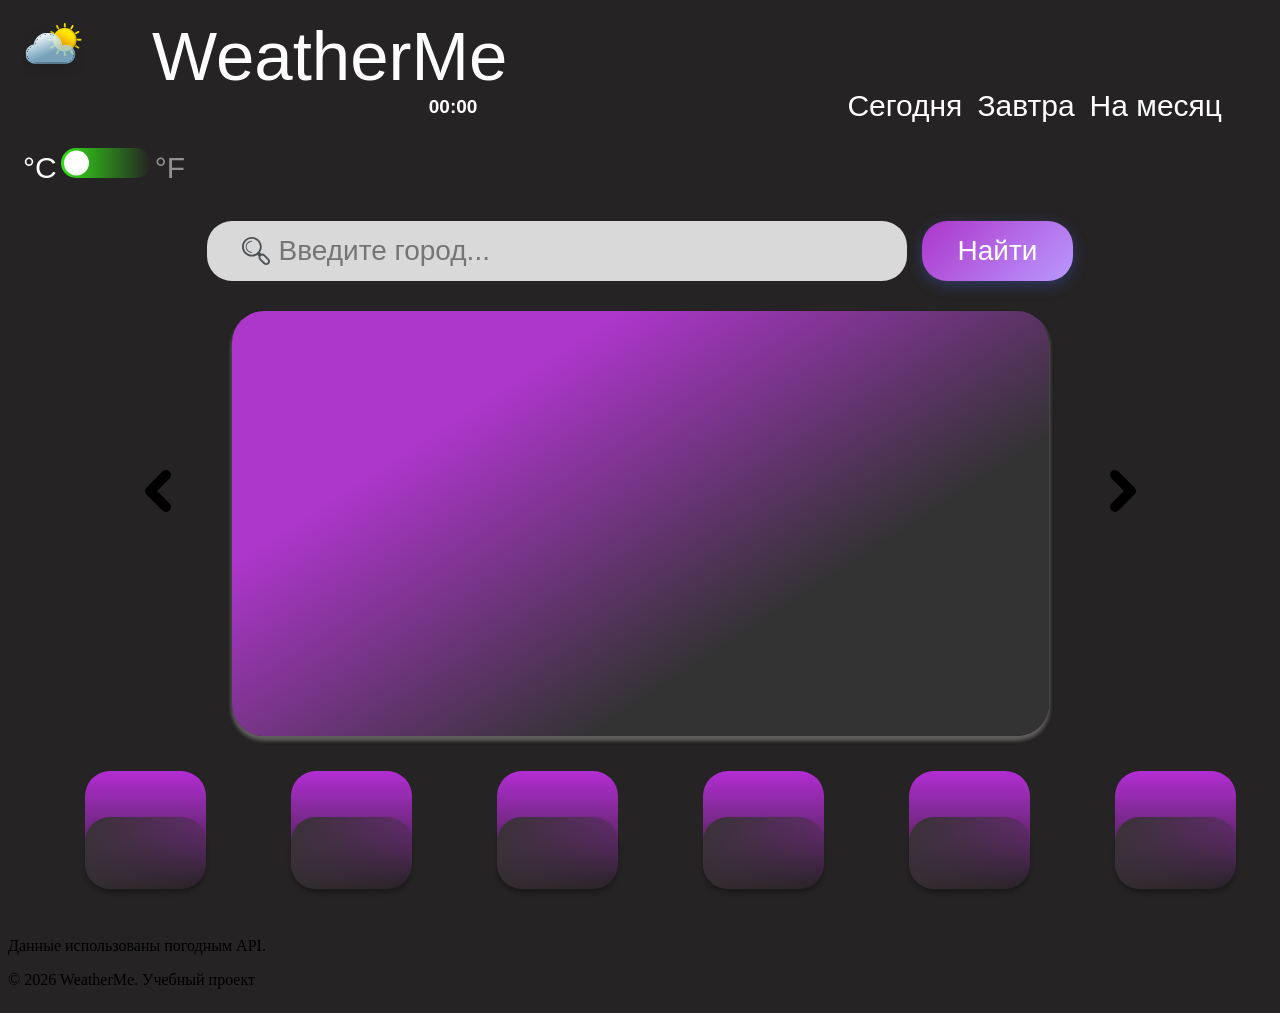
==== index.html @ d55df70e "layout is ready" ====
<!DOCTYPE html>
<html lang="ru">
  <head>
    <meta charset="UTF-8" />
    <meta name="viewport" content="width=device-width, initial-scale=1.0" />
    <title>YeaWeather</title>
    <link rel="stylesheet" href="style.css" />
  </head>
  <body>
    <header class="header">
      <nav class="header__nav">
        <!-- левая часть -->
        <div class="header__nav-left">
          <a
            href="/"
            class="header__logo"
            aria-label="WeatherMe - Главная страница"
          >
            <img
              src="/assets/images/cloud_logo.svg"
              alt="WeatherMe - Прогноз погоды"
              width="65"
              class="header__logo-icon"
            />
            <span class="header__logo-text"> WeatherMe </span>
          </a>
          <div id="clock">00:00</div>
          <!-- переключатель -->
          <div class="header__switch">
            <span class="header__switch-label header__switch-c">°C</span>
            <div class="header__switch-toggle"></div>
            <span class="header__switch-label header__switch-f">°F</span>
          </div>
        </div>
        <!-- правая часть -->
        <div class="header__nav-right">
          <ul class="header__menu">
            <li class="header__menu-item">Сегодня</li>
            <li class="header__menu-item">Завтра</li>
            <li class="header__menu-item">На месяц</li>
          </ul>
        </div>
      </nav>
    </header>
    <main>
      <!-- форма поиска -->
      <div class="search">
        <form action="/search" method="GET">
          <input
            type="search"
            class="search__input"
            placeholder="Введите город..."
          />
        </form>
        <button type="submit" class="search__button">Найти</button>
      </div>

      <!-- слайдер карточки городов -->
      <section class="slider">
        <button class="slider__btn back">
          <svg
            width="26"
            height="42"
            viewBox="0 0 26 42"
            fill="none"
            xmlns="http://www.w3.org/2000/svg"
          >
            <path
              d="M21 5L5 21L21 37"
              stroke="black"
              stroke-width="10"
              stroke-linecap="round"
              stroke-linejoin="round"
            />
          </svg>
        </button>

        <ul class="slider__list">
          <li class="slider__item"></li>
        </ul>

        <button class="slider__btn next">
          <svg
            width="26"
            height="42"
            viewBox="0 0 26 42"
            fill="none"
            xmlns="http://www.w3.org/2000/svg"
          >
            <path
              d="M5 37L21 21L5 5"
              stroke="black"
              stroke-width="10"
              stroke-linecap="round"
              stroke-linejoin="round"
            />
          </svg>
        </button>
      </section>

      <!-- погода по часам -->
      <div class="weather-hour">
        <!-- шесть карточек -->
        <ul class="weather-hour__list">
          <li class="weather-hour__list-card">
            <div class="weather__card-bottom"></div>
          </li>
          <li class="weather-hour__list-card">
            <div class="weather__card-bottom"></div>
          </li>
          <li class="weather-hour__list-card">
            <div class="weather__card-bottom"></div>
          </li>
          <li class="weather-hour__list-card">
            <div class="weather__card-bottom"></div>
          </li>
          <li class="weather-hour__list-card">
            <div class="weather__card-bottom"></div>
          </li>
          <li class="weather-hour__list-card">
            <div class="weather__card-bottom"></div>
          </li>
        </ul>
      </div>
    </main>
    <footer class="footer">
      <div class="footer__container">
        <p class="footer__description">Данные использованы погодным API.</p>
        <div class="footer__copy">© 2026 WeatherMe. Учебный проект</div>
      </div>
    </footer>

    <script src="/script.js"></script>
  </body>
</html>
---- style.css ----
@font-face {
  font-family: "Montserrat", sans-serif;
  src: url(/assets/fonts/static/Montserrat-Regular.ttf);
}
@font-face {
  src: url(/assets/fonts/static/Montserrat-Italic.ttf);
  font-family: "Montserrat", sans-serif;
  font-style: italic;
}
@font-face {
  src: url(/assets/fonts/static/Montserrat-Bold.ttf);
  font-family: "Montserrat", sans-serif;
  font-weight: bold;
}

@font-face {
  font-family: "Montserrat", sans-serif;
  src: url(/assets/fonts/static/Montserrat-BoldItalic.ttf);
}
body {
  display: grid;
  grid-template-rows: auto auto 1fr auto;
  gap: 16px;
  min-height: 100vh;
  background-color: #252323;
}
.header__nav {
  display: flex;
  align-items: center;
  flex-direction: row;
  justify-content: space-between;
}
.header__nav-left {
  display: flex;
  flex-direction: column;
}
.header__logo {
  text-decoration: none;
}
.header__logo-icon {
  margin: 15px 0 0 15px;
}
.header__logo-text {
  margin: 0 60px;
  font-size: 69px;
  font-weight: 400;
  font-family: "Montserrat", sans-serif;
  text-decoration: none;
  color: #fff;
  align-self: center;
}
#clock {
  font-weight: 600;
  font-size: 19px;
  font-family: "Montserrat", sans-serif;
  color: #fff;
  align-self: flex-end;
  margin-bottom: 30px;
  margin-right: 90px;
}
.header__switch {
  margin-bottom: 20px;
  margin-left: 15px;
}
.header__switch-toggle {
  display: inline-block;
  width: 90px;
  height: 30px;
  border-radius: 22px;
  background: linear-gradient(90deg, #33e017 0%, rgba(149, 241, 134, 0) 100%);
  transition-duration: 300ms;
  position: relative;
  cursor: pointer;
  z-index: 0;
}
/* кружок */
.header__switch-toggle::after {
  content: "";
  height: 25px;
  width: 25px;
  border-radius: 50%;
  background: #fff;
  transition-duration: 300ms;
  position: absolute;
  z-index: 1;
  top: 50%;
  left: 3px;
  transform: translateY(-50%);
}
/* при нажатии */
.header__switch-toggle-on {
  background: linear-gradient(90deg, rgba(149, 241, 134, 0) 0%, #33e017 100%);
}

.header__switch-toggle-on::after {
  left: calc(100% - 28px);
}

.header__switch-label {
  font-weight: 300;
  font-size: 30px;
  color: #fff;
  font-family: "Montserrat", sans-serif;
  opacity: 0.5;
  transition: 0.3s;
}
.header__switch.is-f .header__switch-f {
  opacity: 1;
}

.header__switch:not(.is-f) .header__switch-c {
  opacity: 1;
}

.header__menu {
  margin-top: 30px;
  margin-right: 50px;
  display: flex;
  align-items: center;
  justify-content: flex-end;
  gap: 15px;
  list-style: none;
  font-weight: 300;
  font-size: 30px;
  font-family: "Montserrat", sans-serif;
  color: #fff;
}
.header__menu-item:hover {
  font-weight: 700;
}

.search {
  display: flex;
  flex-direction: row;
  justify-content: center;
}
.search__input {
  width: 700px;
  height: 60px;
  padding: 14px 16px 14px 72px;
  font-size: 28px;
  font-family: "Montserrat", sans-serif;
  color: #524e4e;
  background-color: #d9d9d9;
  background-image: url("./assets/images/search.svg");
  background-repeat: no-repeat;
  background-position: 35px center;
  background-size: 28px;
  border: none;
  border-radius: 25px;
  outline: none;
}
.search__button {
  padding: 14px 36px;
  font-family: "Montserrat", sans-serif;
  font-size: 28px;
  font-weight: 400;
  color: #fff;
  background: linear-gradient(135deg, #ad36cb 0%, #b999ff 100%);
  border: none;
  border-radius: 25px;
  transition: all 0.3s ease;
  box-shadow: 0 4px 15px rgba(74, 109, 255, 0.3);
  white-space: nowrap;
  height: 60px;
  margin-left: 15px;
}
.search__button:hover {
  background: linear-gradient(135deg, #ad36cb 0%, #4a6dff 100%);
}
.slider {
  display: flex;
  flex-direction: row;
  justify-content: center;
  align-items: center;
  margin-top: 30px;
  margin-bottom: 35px;
}
.slider__btn {
  margin: 0 61px 61px;
  background: transparent;
  border: none;
  padding: 0;
}

.slider__list {
  display: flex;
  flex-direction: row;
  list-style: none;
  margin: 0;
  padding: 0;
}
.slider__item {
  display: flex;
  justify-content: center;
  border-radius: 32px;
  width: 817px;
  height: 425px;
  box-shadow: 0 4px 4px 0 rgba(0, 0, 0, 0.25),
    0 4px 4px 0 rgba(255, 250, 250, 0.25), 0 4px 4px 0 rgba(253, 245, 245, 0.25);
  background: linear-gradient(147deg, #ad36cb 26.56%, #333 68.75%);
}

.weather-hour__list {
  display: flex;
  justify-content: space-around;
  align-items: flex-end;
  margin-top: 30px;
  gap: 12px;
  list-style: none;
}
.weather-hour__list-card {
  border-radius: 25px;
  width: 121px;
  height: 118px;
  background: linear-gradient(180deg, #b32dd4 0%, rgba(217, 217, 217, 0) 100%);
  display: flex;
  align-items: center;
  justify-content: center;
  position: relative;
}
.weather__card-bottom {
  position: absolute;
  bottom: 0;
  left: 0;
  border-radius: 25px;
  width: 121px;
  height: 72px;
  backdrop-filter: blur(9px);
  box-shadow: 0 4px 4px 0 rgba(0, 0, 0, 0.25);
  background: linear-gradient(128deg, #373333 0%, rgba(55, 51, 51, 0) 100%);
}
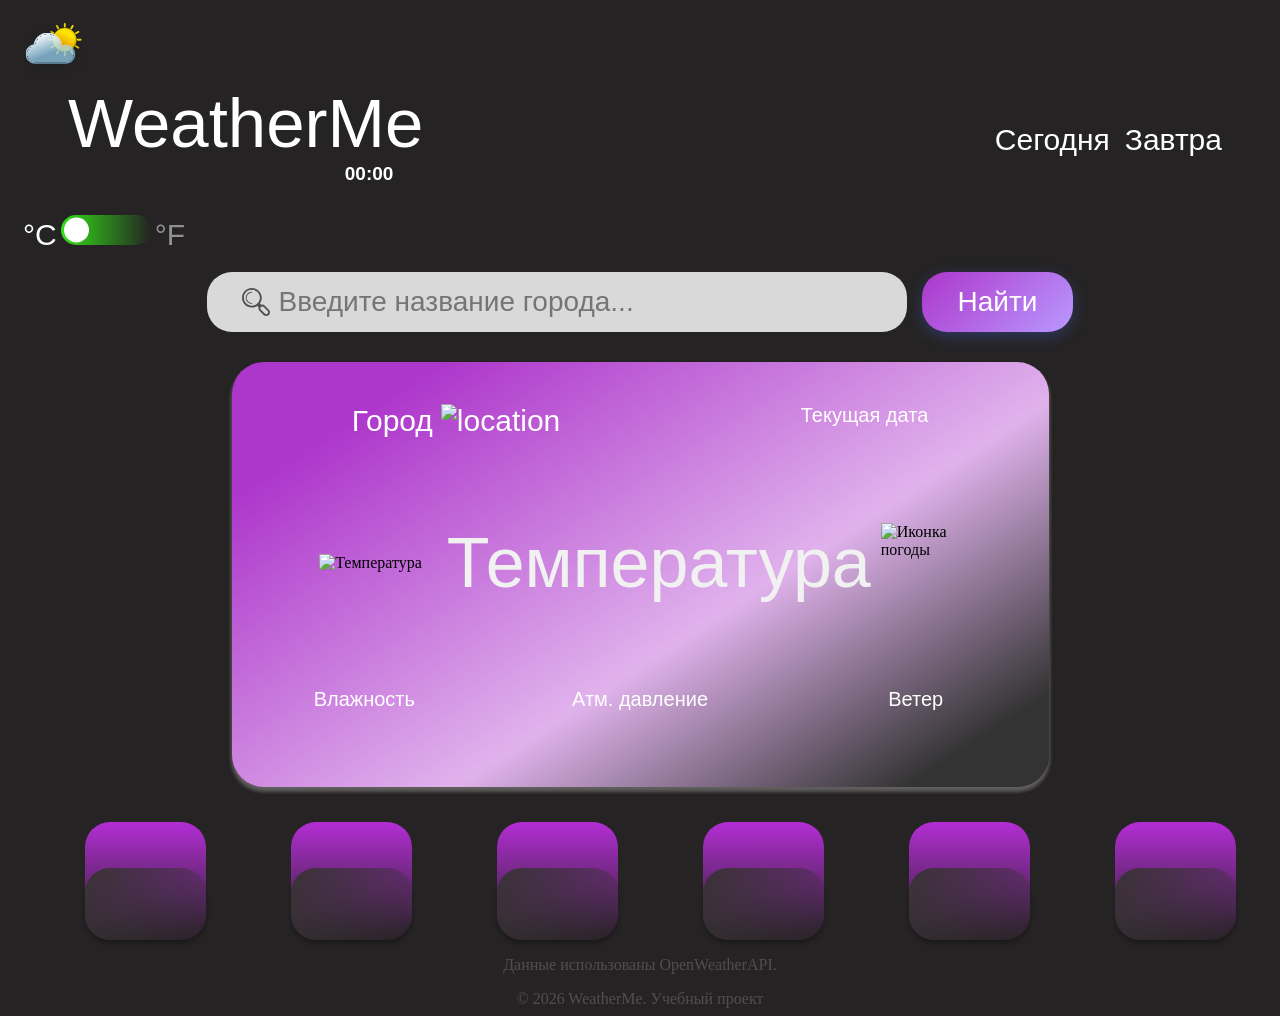
==== commit 83de57f4: "Добавлена функция поиска города, обработка ошибок" ====
--- a/index.html
+++ b/index.html
@@ -17,13 +17,13 @@
             aria-label="WeatherMe - Главная страница"
           >
             <img
-              src="/assets/images/cloud_logo.svg"
+              src="assets/images/cloud_logo.svg"
               alt="WeatherMe - Прогноз погоды"
               width="65"
               class="header__logo-icon"
             />
-            <span class="header__logo-text"> WeatherMe </span>
           </a>
+          <span class="header__text"> WeatherMe </span>
           <div id="clock">00:00</div>
           <!-- переключатель -->
           <div class="header__switch">
@@ -37,7 +37,6 @@
           <ul class="header__menu">
             <li class="header__menu-item">Сегодня</li>
             <li class="header__menu-item">Завтра</li>
-            <li class="header__menu-item">На месяц</li>
           </ul>
         </div>
       </nav>
@@ -49,53 +48,81 @@
           <input
             type="search"
             class="search__input"
-            placeholder="Введите город..."
+            id="search__input"
+            placeholder="Введите название города..."
           />
         </form>
-        <button type="submit" class="search__button">Найти</button>
+        <button type="submit" class="search__button" id="search__button">
+          Найти
+        </button>
       </div>
 
-      <!-- слайдер карточки городов -->
-      <section class="slider">
-        <button class="slider__btn back">
-          <svg
-            width="26"
-            height="42"
-            viewBox="0 0 26 42"
-            fill="none"
-            xmlns="http://www.w3.org/2000/svg"
+      <!-- основная карточка погоды -->
+      <section class="weather-card">
+        <div class="weather-card__meta">
+          <div class="weather-card__city">
+            <span id="weather-city-name">Город</span>
+            <img
+              src="/YeaWeather/assets/images/city.svg"
+              alt="location"
+              class="city__icon"
+            />
+          </div>
+          <div class="weather-card__datetime">
+            <div class="weather-card__date" id="weather-card__date">
+              Текущая дата
+            </div>
+            <!-- <div class="weather-card__time" id="weather-card__time">
+              Местное время
+            </div> -->
+          </div>
+        </div>
+        <div class="weather-card__temperature">
+          <img
+            class="weather-card__temperature-icon"
+            src="/YeaWeather/assets/images/temperature_icon.png"
+            alt="Температура"
+          />
+          <span
+            class="weather-card__temperature-value"
+            id="weather-card__temperature"
           >
-            <path
-              d="M21 5L5 21L21 37"
-              stroke="black"
-              stroke-width="10"
-              stroke-linecap="round"
-              stroke-linejoin="round"
-            />
-          </svg>
-        </button>
+            Температура
+          </span>
+          <img
+            class="weather-card__weather-icon"
+            id="weather-card__weather-icon"
+            src=""
+            alt="Иконка погоды"
+          />
+        </div>
 
-        <ul class="slider__list">
-          <li class="slider__item"></li>
-        </ul>
-
-        <button class="slider__btn next">
-          <svg
-            width="26"
-            height="42"
-            viewBox="0 0 26 42"
-            fill="none"
-            xmlns="http://www.w3.org/2000/svg"
+        <div class="weather-card__details">
+          <span
+            class="weather-card__detail weather-card__detail-label--humidity"
+            >Влажность</span
           >
-            <path
-              d="M5 37L21 21L5 5"
-              stroke="black"
-              stroke-width="10"
-              stroke-linecap="round"
-              stroke-linejoin="round"
-            />
-          </svg>
-        </button>
+          <span
+            class="weather-card__detail weather-card__detail-label--pressure"
+            >Атм. давление</span
+          >
+          <span class="weather-card__detail weather-card__detail-label--wind"
+            >Ветер</span
+          >
+          <!-- динамические данные -->
+          <span
+            class="weather-card__detail weather-card__detail-value--humidity"
+            id="humidity"
+          ></span>
+          <span
+            class="weather-card__detail weather-card__detail-value--pressure"
+            id="pressure"
+          ></span>
+          <span
+            class="weather-card__detail weather-card__detail-value--wind"
+            id="wind"
+          ></span>
+        </div>
       </section>
 
       <!-- погода по часам -->
@@ -103,33 +130,33 @@
         <!-- шесть карточек -->
         <ul class="weather-hour__list">
           <li class="weather-hour__list-card">
-            <div class="weather__card-bottom"></div>
+            <div class="weather__dark-bottom"></div>
           </li>
           <li class="weather-hour__list-card">
-            <div class="weather__card-bottom"></div>
+            <div class="weather__dark-bottom"></div>
           </li>
           <li class="weather-hour__list-card">
-            <div class="weather__card-bottom"></div>
+            <div class="weather__dark-bottom"></div>
           </li>
           <li class="weather-hour__list-card">
-            <div class="weather__card-bottom"></div>
+            <div class="weather__dark-bottom"></div>
           </li>
           <li class="weather-hour__list-card">
-            <div class="weather__card-bottom"></div>
+            <div class="weather__dark-bottom"></div>
           </li>
           <li class="weather-hour__list-card">
-            <div class="weather__card-bottom"></div>
+            <div class="weather__dark-bottom"></div>
           </li>
         </ul>
       </div>
     </main>
     <footer class="footer">
       <div class="footer__container">
-        <p class="footer__description">Данные использованы погодным API.</p>
+        <p class="footer__description">Данные использованы OpenWeatherAPI.</p>
         <div class="footer__copy">© 2026 WeatherMe. Учебный проект</div>
       </div>
     </footer>
 
-    <script src="/script.js"></script>
+    <script src="/YeaWeather/script.js"></script>
   </body>
 </html>
--- a/style.css
+++ b/style.css
@@ -18,10 +18,8 @@
   src: url(/assets/fonts/static/Montserrat-BoldItalic.ttf);
 }
 body {
-  display: grid;
-  grid-template-rows: auto auto 1fr auto;
-  gap: 16px;
-  min-height: 100vh;
+  /* gap: 16px; */
+  /* min-height: 100vh; */
   background-color: #252323;
 }
 .header__nav {
@@ -39,26 +37,28 @@
 }
 .header__logo-icon {
   margin: 15px 0 0 15px;
-}
-.header__logo-text {
+  align-self: flex-start;
+}
+.header__text {
+  align-self: center;
   margin: 0 60px;
   font-size: 69px;
   font-weight: 400;
   font-family: "Montserrat", sans-serif;
   text-decoration: none;
   color: #fff;
-  align-self: center;
 }
 #clock {
   font-weight: 600;
   font-size: 19px;
   font-family: "Montserrat", sans-serif;
   color: #fff;
-  align-self: flex-end;
   margin-bottom: 30px;
   margin-right: 90px;
+  align-self: flex-end;
 }
 .header__switch {
+  align-self: flex-start;
   margin-bottom: 20px;
   margin-left: 15px;
 }
@@ -168,44 +168,84 @@
 .search__button:hover {
   background: linear-gradient(135deg, #ad36cb 0%, #4a6dff 100%);
 }
-.slider {
-  display: flex;
-  flex-direction: row;
-  justify-content: center;
-  align-items: center;
-  margin-top: 30px;
-  margin-bottom: 35px;
-}
-.slider__btn {
-  margin: 0 61px 61px;
-  background: transparent;
-  border: none;
-  padding: 0;
-}
-
-.slider__list {
-  display: flex;
-  flex-direction: row;
-  list-style: none;
-  margin: 0;
-  padding: 0;
-}
-.slider__item {
-  display: flex;
-  justify-content: center;
+
+.weather-card {
+  display: flex;
+  flex-direction: column;
+  justify-content: space-around;
+  align-items: center;
+  margin: 30px auto 35px;
   border-radius: 32px;
   width: 817px;
   height: 425px;
   box-shadow: 0 4px 4px 0 rgba(0, 0, 0, 0.25),
     0 4px 4px 0 rgba(255, 250, 250, 0.25), 0 4px 4px 0 rgba(253, 245, 245, 0.25);
-  background: linear-gradient(147deg, #ad36cb 26.56%, #333 68.75%);
-}
-
+  background: linear-gradient(
+    147deg,
+    #ad36cb 13.94%,
+    #e0b2ec 59.62%,
+    #333 90.38%
+  );
+}
+
+.weather-card__meta {
+  display: flex;
+  justify-content: space-around;
+  width: 100%;
+}
+.weather-card__city {
+  font-size: 30px;
+  font-family: "Poppins", sans-serif;
+  font-weight: 300;
+  color: #ffffff;
+  display: flex;
+  align-items: center;
+  gap: 8px;
+}
+.weather-card__date {
+  font-size: 20px;
+  font-family: "Poppins", sans-serif;
+  font-weight: 500;
+  color: #ffffff;
+}
+.weather-card__temperature {
+  display: flex;
+  align-items: center;
+}
+.weather-card__temperature-value {
+  font-size: 70px;
+  font-family: "Poppins", sans-serif;
+  font-weight: 200;
+  color: #f2f1f1;
+  margin: 0 10px 0 25px;
+}
+.weather-card__weather-icon {
+  width: 80px;
+  height: 80px;
+}
+.weather-card__details {
+  width: 100%;
+  display: grid;
+  grid-template-columns: repeat(3, 1fr);
+  grid-template-rows: 1fr 1fr;
+  gap: 10px;
+  justify-items: center;
+  align-items: center;
+  font-size: 20px;
+  font-family: "Poppins", sans-serif;
+  font-weight: 500;
+  color: #ffffff;
+}
+
+/* почасовой прогноз*/
+
+.weather-hour {
+  margin: 30px 0 10px;
+}
 .weather-hour__list {
   display: flex;
   justify-content: space-around;
   align-items: flex-end;
-  margin-top: 30px;
   gap: 12px;
   list-style: none;
 }
@@ -219,7 +259,7 @@
   justify-content: center;
   position: relative;
 }
-.weather__card-bottom {
+.weather__dark-bottom {
   position: absolute;
   bottom: 0;
   left: 0;
@@ -230,3 +270,10 @@
   box-shadow: 0 4px 4px 0 rgba(0, 0, 0, 0.25);
   background: linear-gradient(128deg, #373333 0%, rgba(55, 51, 51, 0) 100%);
 }
+.footer__description,
+.footer__copy {
+  display: flex;
+  justify-content: center;
+  align-items: flex-end;
+  color: #524e4e;
+}
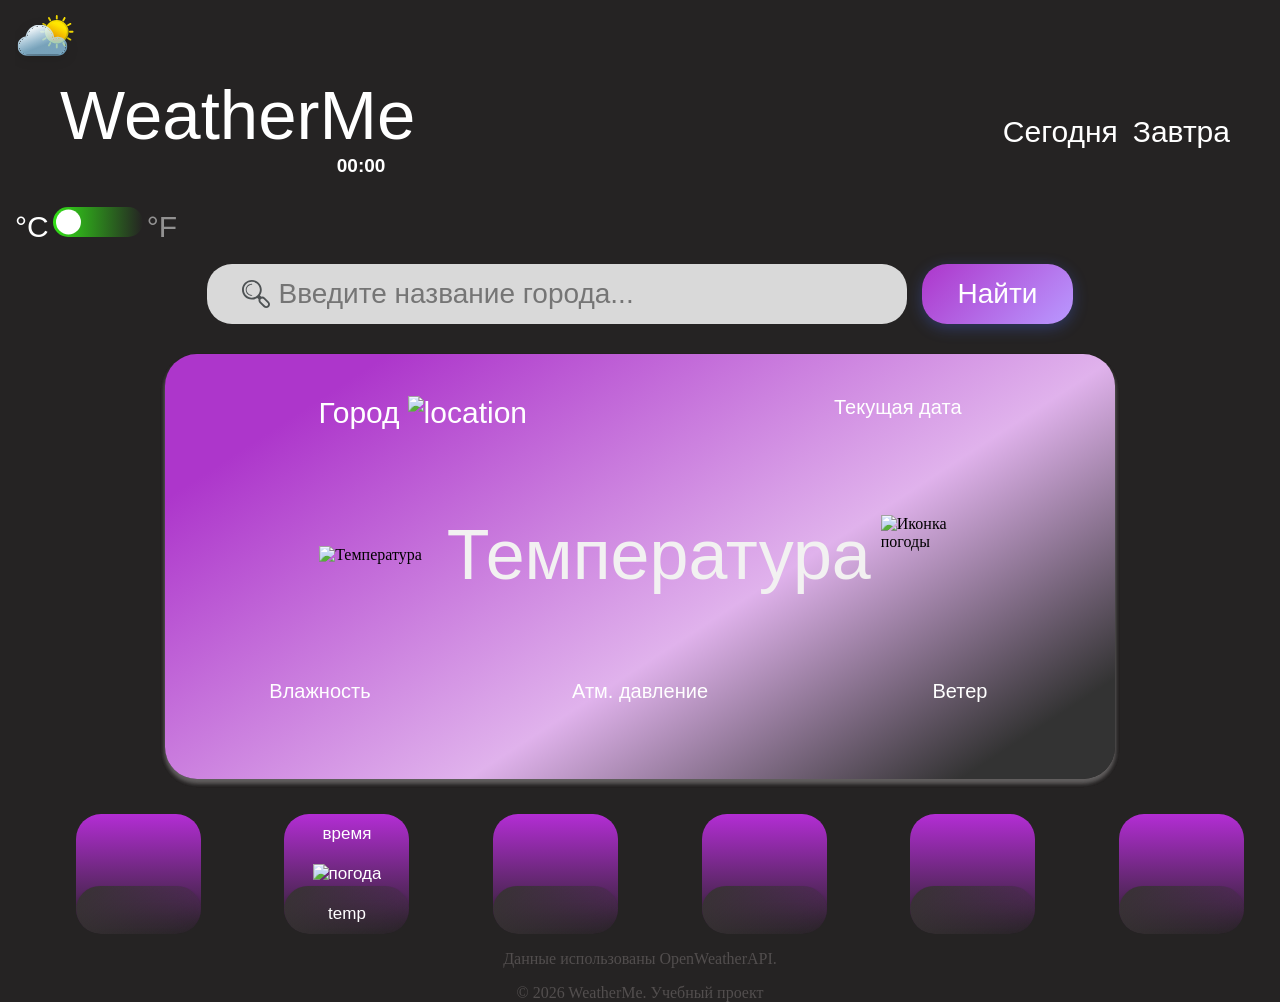
==== commit ee278ca8: "Добавлена функция для генерации погоды по часам (на основе текущей температуры);" ====
--- a/index.html
+++ b/index.html
@@ -130,22 +130,27 @@
         <!-- шесть карточек -->
         <ul class="weather-hour__list">
           <li class="weather-hour__list-card">
-            <div class="weather__dark-bottom"></div>
+            <div class="weather-hour__dark-bottom"></div>
           </li>
           <li class="weather-hour__list-card">
-            <div class="weather__dark-bottom"></div>
+            <div class="weather-hour__info">
+              <span> время </span>
+              <img class="weather-hour__info-icon" src="" alt="погода" />
+              <span> temp</span>
+            </div>
+            <div class="weather-hour__dark-bottom"></div>
           </li>
           <li class="weather-hour__list-card">
-            <div class="weather__dark-bottom"></div>
+            <div class="weather-hour__dark-bottom"></div>
           </li>
           <li class="weather-hour__list-card">
-            <div class="weather__dark-bottom"></div>
+            <div class="weather-hour__dark-bottom"></div>
           </li>
           <li class="weather-hour__list-card">
-            <div class="weather__dark-bottom"></div>
+            <div class="weather-hour__dark-bottom"></div>
           </li>
           <li class="weather-hour__list-card">
-            <div class="weather__dark-bottom"></div>
+            <div class="weather-hour__dark-bottom"></div>
           </li>
         </ul>
       </div>
--- a/style.css
+++ b/style.css
@@ -21,6 +21,7 @@
   /* gap: 16px; */
   /* min-height: 100vh; */
   background-color: #252323;
+  margin: 0;
 }
 .header__nav {
   display: flex;
@@ -176,7 +177,7 @@
   align-items: center;
   margin: 30px auto 35px;
   border-radius: 32px;
-  width: 817px;
+  max-width: 950px;
   height: 425px;
   box-shadow: 0 4px 4px 0 rgba(0, 0, 0, 0.25),
     0 4px 4px 0 rgba(255, 250, 250, 0.25), 0 4px 4px 0 rgba(253, 245, 245, 0.25);
@@ -248,24 +249,43 @@
   align-items: flex-end;
   gap: 12px;
   list-style: none;
+  overflow-y: hidden;
+  overflow-x: auto;
 }
 .weather-hour__list-card {
-  border-radius: 25px;
-  width: 121px;
-  height: 118px;
+  position: relative;
+  border-radius: 25px;
+  width: 125px;
+  height: 120px;
+  overflow: hidden;
   background: linear-gradient(180deg, #b32dd4 0%, rgba(217, 217, 217, 0) 100%);
   display: flex;
   align-items: center;
   justify-content: center;
-  position: relative;
-}
-.weather__dark-bottom {
+}
+.weather-hour__info {
+  position: absolute;
+  top: 0;
+  left: 0;
+  width: 100%;
+  height: 100%;
+  z-index: 2;
+  display: flex;
+  flex-direction: column;
+  justify-content: space-around;
+  align-items: center;
+  font-size: 17px;
+  font-family: "Poppins", sans-serif;
+  font-weight: 500;
+  color: #ffffff;
+}
+.weather-hour__dark-bottom {
   position: absolute;
   bottom: 0;
   left: 0;
   border-radius: 25px;
-  width: 121px;
-  height: 72px;
+  width: 100%;
+  height: 40%; /*72px; */
   backdrop-filter: blur(9px);
   box-shadow: 0 4px 4px 0 rgba(0, 0, 0, 0.25);
   background: linear-gradient(128deg, #373333 0%, rgba(55, 51, 51, 0) 100%);
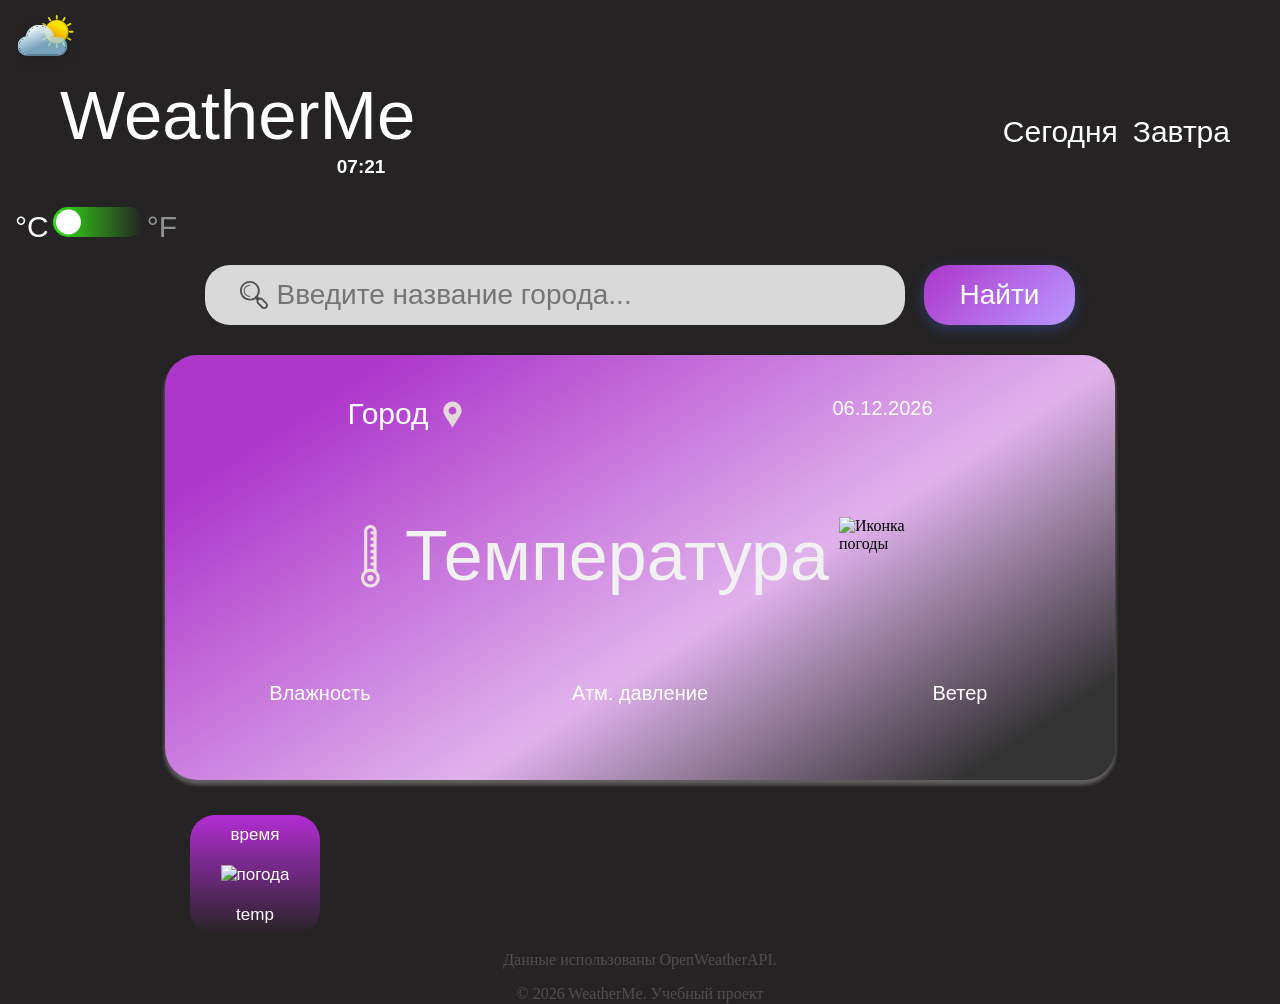
==== commit bf99e8a8: "Законченный функционал" ====
--- a/index.html
+++ b/index.html
@@ -5,6 +5,7 @@
     <meta name="viewport" content="width=device-width, initial-scale=1.0" />
     <title>YeaWeather</title>
     <link rel="stylesheet" href="style.css" />
+    <link rel="stylesheet" href="./normalize.css" />
   </head>
   <body>
     <header class="header">
@@ -44,17 +45,17 @@
     <main>
       <!-- форма поиска -->
       <div class="search">
-        <form action="/search" method="GET">
+        <form action="/search" method="GET" onsubmit="performSearch(event)">
           <input
             type="search"
             class="search__input"
             id="search__input"
             placeholder="Введите название города..."
           />
+          <button type="submit" class="search__button" id="search__button">
+            Найти
+          </button>
         </form>
-        <button type="submit" class="search__button" id="search__button">
-          Найти
-        </button>
       </div>
 
       <!-- основная карточка погоды -->
@@ -63,7 +64,7 @@
           <div class="weather-card__city">
             <span id="weather-city-name">Город</span>
             <img
-              src="/YeaWeather/assets/images/city.svg"
+              src="./assets/images/city.svg"
               alt="location"
               class="city__icon"
             />
@@ -80,7 +81,7 @@
         <div class="weather-card__temperature">
           <img
             class="weather-card__temperature-icon"
-            src="/YeaWeather/assets/images/temperature_icon.png"
+            src="./assets/images/temperature_icon.png"
             alt="Температура"
           />
           <span
@@ -125,36 +126,57 @@
         </div>
       </section>
 
-      <!-- погода по часам -->
+      <!-- погода через каждые три часа -->
       <div class="weather-hour">
-        <!-- шесть карточек -->
-        <ul class="weather-hour__list">
-          <li class="weather-hour__list-card">
-            <div class="weather-hour__dark-bottom"></div>
-          </li>
-          <li class="weather-hour__list-card">
-            <div class="weather-hour__info">
-              <span> время </span>
-              <img class="weather-hour__info-icon" src="" alt="погода" />
-              <span> temp</span>
-            </div>
-            <div class="weather-hour__dark-bottom"></div>
-          </li>
-          <li class="weather-hour__list-card">
-            <div class="weather-hour__dark-bottom"></div>
-          </li>
-          <li class="weather-hour__list-card">
-            <div class="weather-hour__dark-bottom"></div>
-          </li>
-          <li class="weather-hour__list-card">
-            <div class="weather-hour__dark-bottom"></div>
-          </li>
-          <li class="weather-hour__list-card">
-            <div class="weather-hour__dark-bottom"></div>
-          </li>
-        </ul>
+        <scroll-slider class="scroll-slider">
+          <scroll-slider-prev-button
+            tabindex="0"
+            hidden
+            class="scroll-slider-button _prev"
+          >
+            <svg
+              xmlns="http://www.w3.org/2000/svg"
+              viewBox="0 0 24 24"
+              fill="none"
+              stroke="currentColor"
+              stroke-width="2"
+              stroke-linecap="round"
+              stroke-linejoin="round"
+            >
+              <polyline points="15 18 9 12 15 6"></polyline>
+            </svg>
+          </scroll-slider-prev-button>
+          <scroll-slider-next-button
+            tabindex="0"
+            class="scroll-slider-button _next"
+          >
+            <svg
+              xmlns="http://www.w3.org/2000/svg"
+              viewBox="0 0 24 24"
+              fill="none"
+              stroke="currentColor"
+              stroke-width="2"
+              stroke-linecap="round"
+              stroke-linejoin="round"
+            >
+              <polyline points="9 18 15 12 9 6"></polyline>
+            </svg>
+          </scroll-slider-next-button>
+
+          <!-- cлайдер с краточками -->
+          <scroll-slider-track class="weather-hour__list">
+            <article class="weather-hour__list-card">
+              <div class="weather-hour__info">
+                <span> время </span>
+                <img class="weather-hour__info-icon" src="" alt="погода" />
+                <span> temp</span>
+              </div>
+            </article>
+          </scroll-slider-track>
+        </scroll-slider>
       </div>
     </main>
+
     <footer class="footer">
       <div class="footer__container">
         <p class="footer__description">Данные использованы OpenWeatherAPI.</p>
@@ -162,6 +184,6 @@
       </div>
     </footer>
 
-    <script src="/YeaWeather/script.js"></script>
+    <script type="module" src="./script.js"></script>
   </body>
 </html>
--- a/style.css
+++ b/style.css
@@ -17,6 +17,9 @@
   font-family: "Montserrat", sans-serif;
   src: url(/assets/fonts/static/Montserrat-BoldItalic.ttf);
 }
+
+@import "./ScrollSlider/Slider.css";
+
 body {
   /* gap: 16px; */
   /* min-height: 100vh; */
@@ -238,20 +241,41 @@
   color: #ffffff;
 }
 
-/* почасовой прогноз*/
+/* слайдер погоды */
 
 .weather-hour {
-  margin: 30px 0 10px;
+  /*контейнер*/
+  margin: 0 auto;
+  max-width: 900px;
+  padding: 0 30px;
+}
+.scroll-slider {
+  display: block;
+  position: relative;
+  overflow: visible;
 }
 .weather-hour__list {
-  display: flex;
-  justify-content: space-around;
+  position: relative;
+  display: flex;
+  justify-content: flex-start;
+  padding-left: 0;
   align-items: flex-end;
-  gap: 12px;
-  list-style: none;
   overflow-y: hidden;
   overflow-x: auto;
-}
+  scroll-behavior: smooth;
+  scroll-snap-type: x mandatory;
+  scrollbar-width: none;
+  gap: 12px;
+  z-index: 1;
+}
+.weather-hour__list ::-webkit-scrollbar {
+  display: none;
+}
+.weather-hour__list > * {
+  flex-shrink: 0;
+  scroll-snap-align: start;
+}
+
 .weather-hour__list-card {
   position: relative;
   border-radius: 25px;
@@ -262,6 +286,9 @@
   display: flex;
   align-items: center;
   justify-content: center;
+  flex: 0 0 auto;
+  min-width: 130px;
+  scroll-snap-align: start;
 }
 .weather-hour__info {
   position: absolute;
@@ -278,6 +305,10 @@
   font-family: "Poppins", sans-serif;
   font-weight: 500;
   color: #ffffff;
+}
+.weather-hour__info-icon {
+  max-width: 70px;
+  max-height: auto;
 }
 .weather-hour__dark-bottom {
   position: absolute;
@@ -290,6 +321,53 @@
   box-shadow: 0 4px 4px 0 rgba(0, 0, 0, 0.25);
   background: linear-gradient(128deg, #373333 0%, rgba(55, 51, 51, 0) 100%);
 }
+
+.scroll-slider-button {
+  display: flex;
+  align-items: center;
+  justify-content: center;
+  position: absolute;
+  width: 50px;
+  height: 50px;
+
+  top: 50%;
+  margin-top: -25px;
+
+  background-color: #ad36cb;
+  color: black;
+  border-radius: 50%;
+  cursor: pointer;
+  transition: background-color 0.3s ease, transform 0.2s ease,
+    box-shadow 0.2s ease;
+  z-index: 2;
+}
+.scroll-slider-button._prev {
+  left: -25px;
+}
+
+.scroll-slider-button._next {
+  right: -25px;
+}
+@media (hover: hover) {
+  .scroll-slider-button:hover {
+    background-color: #e0b2ec;
+    transform: scale(1.1); /* Увеличиваем кнопку при наведении */
+  }
+}
+
+.scroll-slider-button:active {
+  transform: scale(0.95); /* Уменьшаем кнопку при нажатии */
+}
+
+.scroll-slider-button:focus-visible {
+  outline: 2px solid white;
+  outline-offset: 2px;
+}
+
+.scroll-slider-button svg {
+  width: 24px;
+  height: 24px;
+}
 .footer__description,
 .footer__copy {
   display: flex;
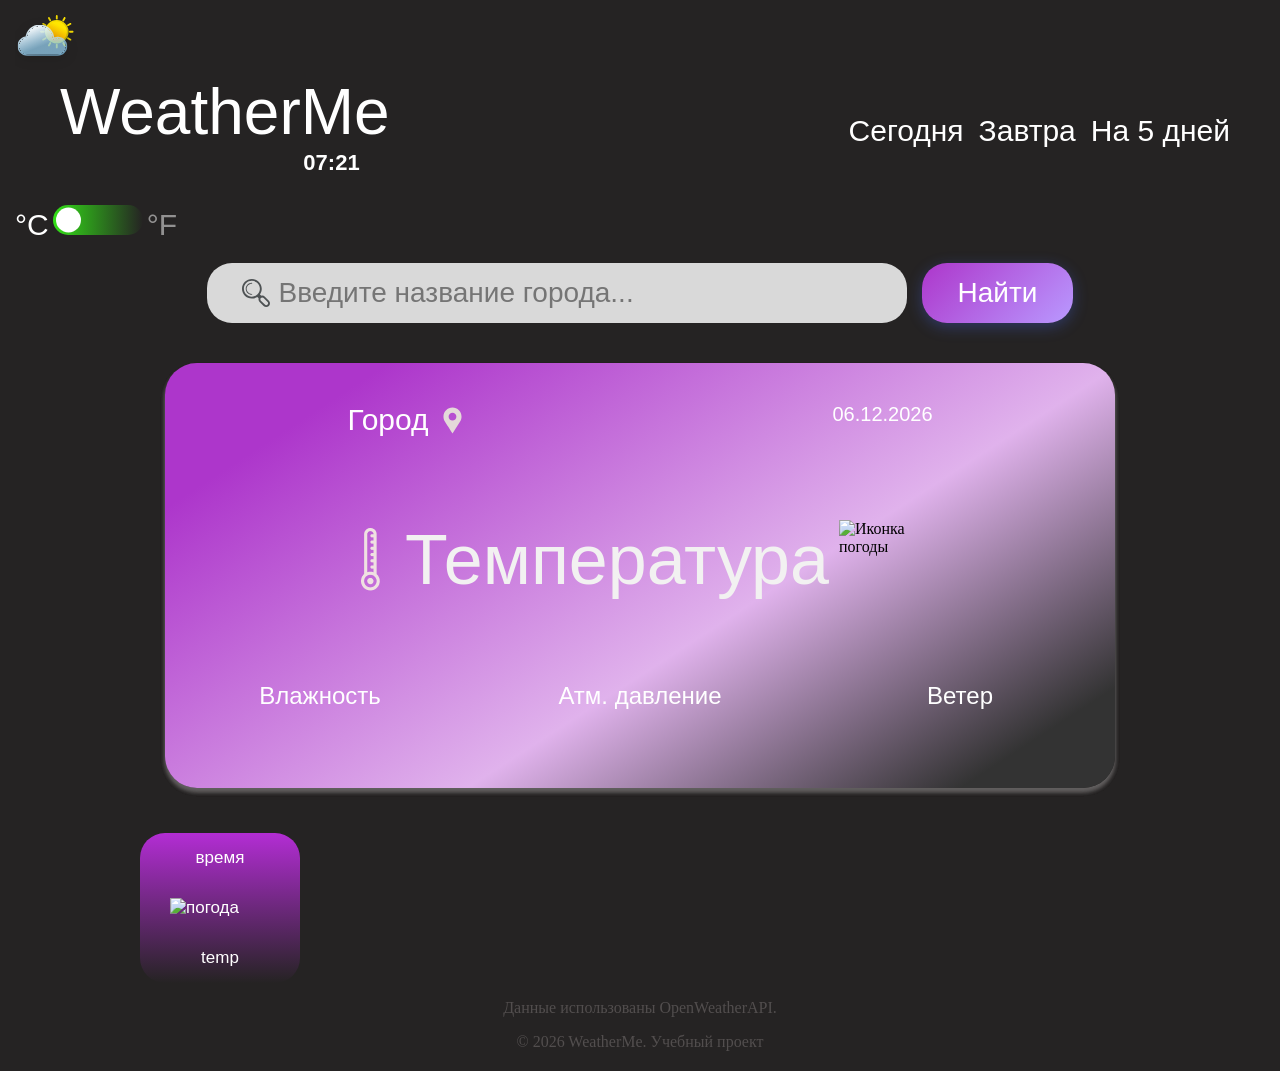
==== commit a814d58f: "добавлена страничка для погоды на 5 дней" ====
--- a/index.html
+++ b/index.html
@@ -4,8 +4,8 @@
     <meta charset="UTF-8" />
     <meta name="viewport" content="width=device-width, initial-scale=1.0" />
     <title>YeaWeather</title>
-    <link rel="stylesheet" href="style.css" />
-    <link rel="stylesheet" href="./normalize.css" />
+    <link rel="stylesheet" href="/Style/style.css" />
+    <link rel="stylesheet" href="/Style/normalize.css" />
   </head>
   <body>
     <header class="header">
@@ -13,7 +13,7 @@
         <!-- левая часть -->
         <div class="header__nav-left">
           <a
-            href="/"
+            href="/index.html"
             class="header__logo"
             aria-label="WeatherMe - Главная страница"
           >
@@ -36,8 +36,15 @@
         <!-- правая часть -->
         <div class="header__nav-right">
           <ul class="header__menu">
-            <li class="header__menu-item">Сегодня</li>
-            <li class="header__menu-item">Завтра</li>
+            <li class="header__menu-item">
+              <a class="header__menu-link" href="/index.html">Сегодня</a>
+            </li>
+            <li class="header__menu-item">
+              <a class="header__menu-link" href="">Завтра</a>
+            </li>
+            <li class="header__menu-item">
+              <a class="header__menu-link" href="/week.html">На 5 дней</a>
+            </li>
           </ul>
         </div>
       </nav>
--- a/Style/style.css
+++ b/Style/style.css
@@ -0,0 +1,509 @@
+@import "../ScrollSlider/Slider.css";
+@font-face {
+  font-family: "Montserrat", sans-serif;
+  src: url(/assets/fonts/static/Montserrat-Regular.ttf);
+}
+@font-face {
+  src: url(/assets/fonts/static/Montserrat-Italic.ttf);
+  font-family: "Montserrat", sans-serif;
+  font-style: italic;
+}
+@font-face {
+  src: url(/assets/fonts/static/Montserrat-Bold.ttf);
+  font-family: "Montserrat", sans-serif;
+  font-weight: bold;
+}
+
+@font-face {
+  font-family: "Montserrat", sans-serif;
+  src: url(/assets/fonts/static/Montserrat-BoldItalic.ttf);
+}
+
+html,
+body {
+  height: 100%;
+  margin: 0;
+}
+
+body {
+  min-height: 100vh;
+  display: flex;
+  flex-direction: column;
+  background-color: #252323;
+}
+
+main {
+  flex: 1;
+}
+
+.header__nav {
+  display: flex;
+  align-items: center;
+  flex-direction: row;
+  justify-content: space-between;
+}
+.header__nav-left {
+  display: flex;
+  flex-direction: column;
+}
+.header__logo {
+  text-decoration: none;
+}
+.header__logo-icon {
+  margin: 15px 0 0 15px;
+  align-self: flex-start;
+}
+.header__text {
+  align-self: center;
+  margin: 0 60px;
+  font-size: clamp(24px, 5vw, 69px);
+  font-weight: 400;
+  font-family: "Montserrat", sans-serif;
+  text-decoration: none;
+  color: #fff;
+}
+#clock {
+  font-weight: 600;
+  font-size: clamp(16px, 2vw, 22px);
+  font-family: "Montserrat", sans-serif;
+  color: #fff;
+  margin-bottom: 30px;
+  margin-right: 90px;
+  align-self: flex-end;
+}
+.header__switch {
+  align-self: flex-start;
+  margin-bottom: 20px;
+  margin-left: 15px;
+}
+.header__switch-toggle {
+  display: inline-block;
+  width: 90px;
+  height: 30px;
+  border-radius: 22px;
+  background: linear-gradient(90deg, #33e017 0%, rgba(149, 241, 134, 0) 100%);
+  transition-duration: 300ms;
+  position: relative;
+  cursor: pointer;
+  z-index: 0;
+}
+/* кружок */
+.header__switch-toggle::after {
+  content: "";
+  height: 25px;
+  width: 25px;
+  border-radius: 50%;
+  background: #fff;
+  transition-duration: 300ms;
+  position: absolute;
+  z-index: 1;
+  top: 50%;
+  left: 3px;
+  transform: translateY(-50%);
+}
+/* при нажатии */
+.header__switch-toggle-on {
+  background: linear-gradient(90deg, rgba(149, 241, 134, 0) 0%, #33e017 100%);
+}
+
+.header__switch-toggle-on::after {
+  left: calc(100% - 28px);
+}
+
+.header__switch-label {
+  font-weight: 300;
+  font-size: clamp(18px, 3vw, 30px);
+  color: #fff;
+  font-family: "Montserrat", sans-serif;
+  opacity: 0.5;
+  transition: 0.3s;
+}
+.header__switch.is-f .header__switch-f {
+  opacity: 1;
+}
+
+.header__switch:not(.is-f) .header__switch-c {
+  opacity: 1;
+}
+
+.header__menu {
+  margin-top: 30px;
+  margin-right: 50px;
+  display: flex;
+  align-items: center;
+  justify-content: flex-end;
+  gap: 15px;
+  list-style: none;
+  font-weight: 300;
+  font-size: clamp(18px, 3vw, 30px);
+  font-family: "Montserrat", sans-serif;
+}
+.header__menu-item a {
+  text-decoration: none;
+  color: #fff;
+}
+.header__menu-item a:hover {
+  font-weight: 700;
+  background: linear-gradient(135deg, #ad36cb 0%, #4a6dff 100%);
+  -webkit-background-clip: text;
+  -webkit-text-fill-color: transparent;
+}
+
+.search form {
+  display: flex;
+  flex-direction: row;
+  justify-content: center;
+}
+.search__input {
+  width: 700px;
+  height: 60px;
+  padding: 14px 16px 14px 72px;
+  font-size: clamp(16px, 2.5vw, 28px);
+  font-family: "Montserrat", sans-serif;
+  color: #524e4e;
+  background-color: #d9d9d9;
+  background-image: url("../assets/images/search.svg");
+  background-repeat: no-repeat;
+  background-position: 35px center;
+  background-size: 28px;
+  border: none;
+  border-radius: 25px;
+  outline: none;
+}
+.search__button {
+  padding: 14px 36px;
+  font-family: "Montserrat", sans-serif;
+  font-size: clamp(16px, 2.5vw, 28px);
+  font-weight: 400;
+  color: #fff;
+  background: linear-gradient(135deg, #ad36cb 0%, #b999ff 100%);
+  border: none;
+  border-radius: 25px;
+  transition: all 0.3s ease;
+  box-shadow: 0 4px 15px rgba(74, 109, 255, 0.3);
+  white-space: nowrap;
+  height: 60px;
+  margin-left: 15px;
+}
+.search__button:hover {
+  background: linear-gradient(135deg, #ad36cb 0%, #4a6dff 100%);
+}
+
+.weather-card {
+  display: flex;
+  flex-direction: column;
+  justify-content: space-around;
+  align-items: center;
+  margin: 40px auto 45px;
+  border-radius: 32px;
+  max-width: 950px;
+  height: 425px;
+  box-shadow: 0 4px 4px 0 rgba(0, 0, 0, 0.25),
+    0 4px 4px 0 rgba(255, 250, 250, 0.25), 0 4px 4px 0 rgba(253, 245, 245, 0.25);
+  background: linear-gradient(
+    147deg,
+    #ad36cb 13.94%,
+    #e0b2ec 59.62%,
+    #333 90.38%
+  );
+}
+.weather-card__meta {
+  display: flex;
+  justify-content: space-around;
+  width: 100%;
+}
+.weather-card__city {
+  font-size: clamp(18px, 3vw, 30px);
+  font-family: "Poppins", sans-serif;
+  font-weight: 300;
+  color: #ffffff;
+  display: flex;
+  align-items: center;
+  gap: 8px;
+}
+.weather-card__date {
+  font-size: clamp(14px, 2vw, 20px);
+  font-family: "Poppins", sans-serif;
+  font-weight: 500;
+  color: #ffffff;
+}
+.weather-card__temperature {
+  display: flex;
+  align-items: center;
+}
+.weather-card__temperature-value {
+  font-size: clamp(40px, 6vw, 70px);
+  font-family: "Poppins", sans-serif;
+  font-weight: 200;
+  color: #f2f1f1;
+  margin: 0 10px 0 25px;
+}
+.weather-card__weather-icon {
+  width: 80px;
+  height: 80px;
+}
+.weather-card__details {
+  width: 100%;
+  display: grid;
+  grid-template-columns: repeat(3, 1fr);
+  grid-template-rows: 1fr 1fr;
+  gap: 10px;
+  justify-items: center;
+  align-items: center;
+  font-size: clamp(14px, 2vw, 24px);
+  font-family: "Poppins", sans-serif;
+  font-weight: 500;
+  color: #ffffff;
+}
+
+/* слайдер погоды */
+
+.weather-hour {
+  /*контейнер*/
+  margin: 0 auto;
+  max-width: 1000px;
+  padding: 0 30px;
+}
+.scroll-slider {
+  display: block;
+  position: relative;
+  overflow: visible;
+}
+.weather-hour__list {
+  position: relative;
+  display: flex;
+  justify-content: flex-start;
+  padding-left: 0;
+  align-items: flex-end;
+  overflow-y: hidden;
+  overflow-x: auto;
+  scroll-behavior: smooth;
+  scroll-snap-type: x mandatory;
+  scrollbar-width: none;
+  gap: 12px;
+  z-index: 1;
+}
+.weather-hour__list ::-webkit-scrollbar {
+  display: none;
+}
+.weather-hour__list > * {
+  flex-shrink: 0;
+  scroll-snap-align: start;
+}
+
+.weather-hour__list-card {
+  position: relative;
+  border-radius: 25px;
+  width: clamp(90px, 18vw, 130px);
+  height: clamp(90px, 18vw, 120px);
+  padding: 15px;
+  overflow: hidden;
+  background: linear-gradient(180deg, #b32dd4 0%, rgba(217, 217, 217, 0) 100%);
+  display: flex;
+  align-items: center;
+  justify-content: center;
+  flex: 0 0 auto;
+  scroll-snap-align: start;
+}
+.weather-hour__info {
+  position: absolute;
+  top: 0;
+  left: 0;
+  width: 100%;
+  height: 100%;
+  z-index: 2;
+  display: flex;
+  flex-direction: column;
+  justify-content: space-around;
+  align-items: center;
+  font-size: clamp(12px, 1.8vw, 17px);
+  font-family: "Poppins", sans-serif;
+  font-weight: 500;
+  color: #ffffff;
+}
+.weather-hour__info-icon {
+  width: clamp(30px, 50vw, 100px);
+  height: auto;
+}
+.weather-hour__dark-bottom {
+  position: absolute;
+  bottom: 0;
+  left: 0;
+  border-radius: 25px;
+  width: 100%;
+  height: 40%; /*72px; */
+  backdrop-filter: blur(9px);
+  box-shadow: 0 4px 4px 0 rgba(0, 0, 0, 0.25);
+  background: linear-gradient(128deg, #373333 0%, rgba(55, 51, 51, 0) 100%);
+}
+
+.scroll-slider-button {
+  display: flex;
+  align-items: center;
+  justify-content: center;
+  position: absolute;
+  width: 50px;
+  height: 50px;
+
+  top: 50%;
+  margin-top: -25px;
+
+  background-color: #ad36cb;
+  color: black;
+  border-radius: 50%;
+  cursor: pointer;
+  transition: background-color 0.3s ease, transform 0.2s ease,
+    box-shadow 0.2s ease;
+  z-index: 2;
+}
+.scroll-slider-button._prev {
+  left: -25px;
+}
+
+.scroll-slider-button._next {
+  right: -25px;
+}
+@media (hover: hover) {
+  .scroll-slider-button:hover {
+    background-color: #e0b2ec;
+    transform: scale(1.1); /* Увеличиваем кнопку при наведении */
+  }
+}
+
+.scroll-slider-button:active {
+  transform: scale(0.95); /* Уменьшаем кнопку при нажатии */
+}
+
+.scroll-slider-button:focus-visible {
+  outline: 2px solid white;
+  outline-offset: 2px;
+}
+
+.scroll-slider-button svg {
+  width: 24px;
+  height: 24px;
+}
+.footer {
+  margin-top: auto;
+}
+.footer__description,
+.footer__copy {
+  display: flex;
+  justify-content: center;
+  color: #524e4e;
+}
+.footer__copy {
+  padding-bottom: 20px;
+}
+
+@media (max-width: 1200px) {
+  .header__text {
+    margin: 0 30px;
+  }
+  .search__input {
+    width: 500px;
+  }
+  .weather-card {
+    max-width: 720px;
+    height: 330px;
+    padding: 30px 20px;
+  }
+  .weather-hour {
+    max-width: 700px;
+  }
+}
+@media (max-width: 768px) {
+  .header__nav {
+    flex-direction: column;
+    align-items: center;
+  }
+  .header__menu {
+    flex-wrap: wrap;
+    justify-content: center;
+    margin: 10px 0;
+    padding: 0;
+  }
+  #clock {
+    margin: 0;
+    align-self: center;
+  }
+  .header__text {
+    margin: 0 0 15px;
+    text-align: center;
+  }
+  .header__switch {
+    margin-top: 15px;
+  }
+
+  .search__input {
+    max-width: 450px;
+    height: 55px;
+  }
+
+  .search__button {
+    height: 55px;
+    max-width: 120px;
+    padding: 10px 20px;
+    margin-left: 5px;
+  }
+  .weather-card {
+    max-width: 600px;
+    height: 250px;
+  }
+  .weather-card__meta {
+    flex-direction: column;
+    gap: 10px;
+    align-items: center;
+  }
+  .weather-hour {
+    max-width: 550px;
+  }
+  .scroll-slider-button {
+    width: 40px;
+    height: 40px;
+  }
+}
+
+@media (max-width: 649px) {
+  .search {
+    margin-left: 16px;
+    margin-right: 16px;
+  }
+  .weather-card {
+    margin-left: 16px;
+    margin-right: 16px;
+  }
+}
+
+@media (max-width: 480px) {
+  #clock {
+    font-weight: 400;
+  }
+  .search__input {
+    width: 370px;
+    height: 50px;
+  }
+  .search__button {
+    display: none;
+  }
+  .weather-card__temperature-icon {
+    width: 15px;
+  }
+  .weather-card__details {
+    grid-template-columns: 1fr 1fr;
+    grid-template-rows: repeat(3, auto);
+  }
+
+  .weather-card__detail-label--humidity {
+    grid-column: 1/2;
+    grid-row: 1/2;
+  }
+  .weather-card__detail-label--pressure {
+    grid-column: 1/2;
+    grid-row: 2/3;
+  }
+  .weather-card__detail-label--wind {
+    grid-column: 1/2;
+    grid-row: 3/4;
+  }
+}
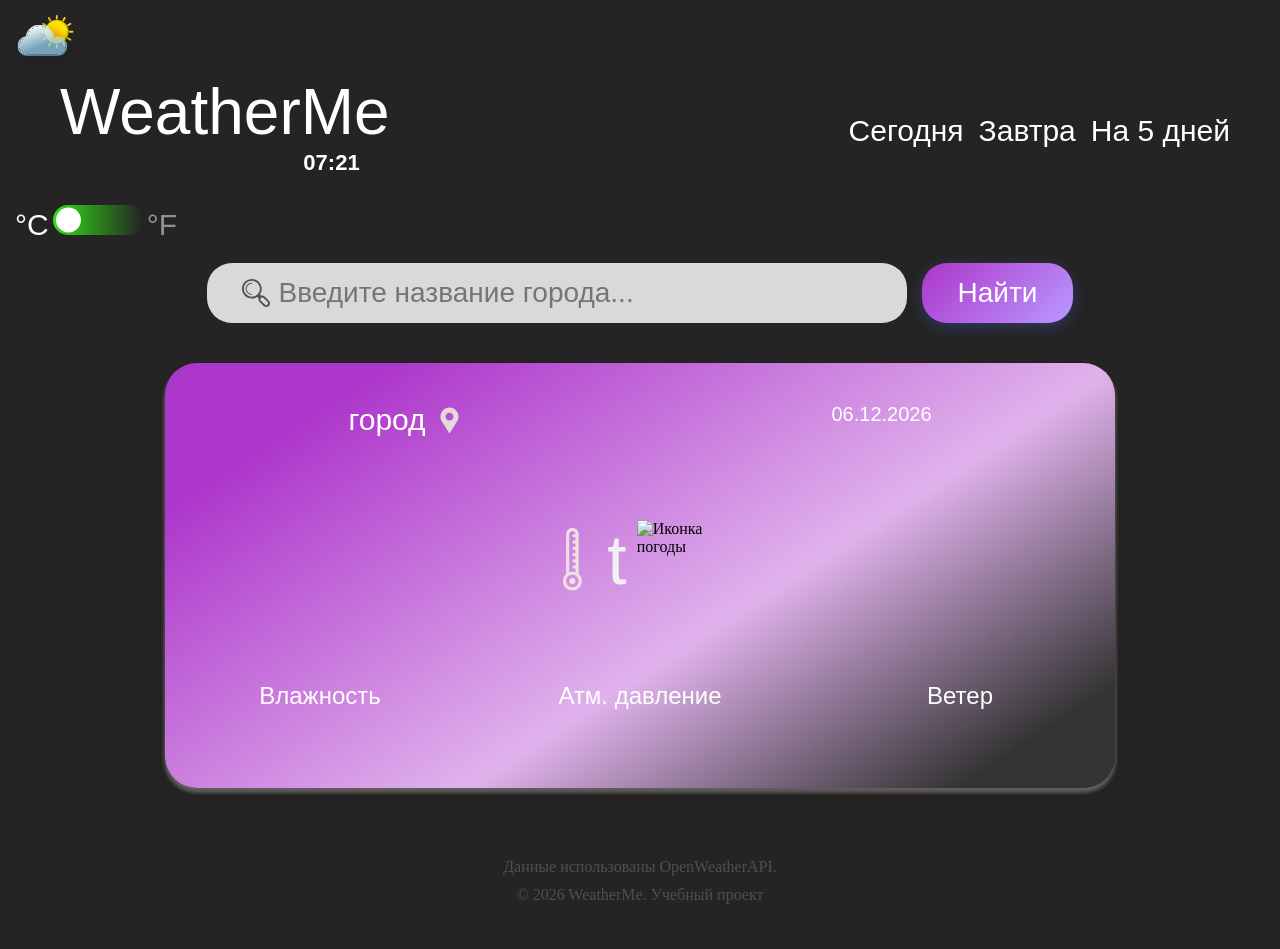
==== commit 8b334411: "адаптив конечный" ====
--- a/index.html
+++ b/index.html
@@ -24,7 +24,7 @@
               class="header__logo-icon"
             />
           </a>
-          <span class="header__text"> WeatherMe </span>
+          <a class="header__text" href="/index.html"> WeatherMe </a>
           <div id="clock">00:00</div>
           <!-- переключатель -->
           <div class="header__switch">
@@ -40,10 +40,12 @@
               <a class="header__menu-link" href="/index.html">Сегодня</a>
             </li>
             <li class="header__menu-item">
-              <a class="header__menu-link" href="">Завтра</a>
+              <a href="#" class="header__menu-link" id="tomorrow">Завтра</a>
             </li>
             <li class="header__menu-item">
-              <a class="header__menu-link" href="/week.html">На 5 дней</a>
+              <a class="header__menu-link" id="weekLink" href="/week.html"
+                >На 5 дней</a
+              >
             </li>
           </ul>
         </div>
@@ -52,7 +54,8 @@
     <main>
       <!-- форма поиска -->
       <div class="search">
-        <form action="/search" method="GET" onsubmit="performSearch(event)">
+        <form>
+          <!-- action="/search" method="GET" onsubmit="performSearch(event)" -->
           <input
             type="search"
             class="search__input"
@@ -66,68 +69,63 @@
       </div>
 
       <!-- основная карточка погоды -->
-      <section class="weather-card">
-        <div class="weather-card__meta">
-          <div class="weather-card__city">
-            <span id="weather-city-name">Город</span>
+      <section class="weather__card">
+        <div class="weather__card__meta">
+          <div class="weather__card__city">
+            <span id="weather-city-name">город</span>
             <img
               src="./assets/images/city.svg"
               alt="location"
               class="city__icon"
             />
           </div>
-          <div class="weather-card__datetime">
-            <div class="weather-card__date" id="weather-card__date">
-              Текущая дата
-            </div>
-            <!-- <div class="weather-card__time" id="weather-card__time">
-              Местное время
-            </div> -->
+          <div class="weather__card__datetime">
+            <div class="weather__card__date" id="weather__card__date">дата</div>
           </div>
         </div>
-        <div class="weather-card__temperature">
+        <div class="weather__card__temperature">
           <img
-            class="weather-card__temperature-icon"
+            class="weather__card__temperature-icon"
             src="./assets/images/temperature_icon.png"
             alt="Температура"
           />
           <span
-            class="weather-card__temperature-value"
-            id="weather-card__temperature"
+            class="weather__card__temperature-value"
+            id="weather__card__temperature"
           >
-            Температура
+            t
           </span>
           <img
-            class="weather-card__weather-icon"
-            id="weather-card__weather-icon"
+            class="weather__card__weather-icon"
+            id="weather__card__weather-icon"
             src=""
             alt="Иконка погоды"
           />
         </div>
 
-        <div class="weather-card__details">
+        <div class="weather__card__details">
           <span
-            class="weather-card__detail weather-card__detail-label--humidity"
+            class="weather__card__detail weather__card__detail-label--humidity"
             >Влажность</span
           >
           <span
-            class="weather-card__detail weather-card__detail-label--pressure"
+            class="weather__card__detail weather__card__detail-label--pressure"
             >Атм. давление</span
           >
-          <span class="weather-card__detail weather-card__detail-label--wind"
+          <span class="weather__card__detail weather__card__detail-label--wind"
             >Ветер</span
           >
           <!-- динамические данные -->
           <span
-            class="weather-card__detail weather-card__detail-value--humidity"
+            class="weather__card__detail weather__card__detail-value--humidity"
             id="humidity"
           ></span>
           <span
-            class="weather-card__detail weather-card__detail-value--pressure"
+            class="weather__card__detail weather__card__detail-value--pressure"
             id="pressure"
           ></span>
           <span
-            class="weather-card__detail weather-card__detail-value--wind"
+            class="weather__card__detail weather__card__detail-value--wind"
             id="wind"
           ></span>
         </div>
@@ -172,13 +170,13 @@
 
           <!-- cлайдер с краточками -->
           <scroll-slider-track class="weather-hour__list">
-            <article class="weather-hour__list-card">
+            <!-- <article class="weather-hour__list-card">
               <div class="weather-hour__info">
                 <span> время </span>
                 <img class="weather-hour__info-icon" src="" alt="погода" />
                 <span> temp</span>
               </div>
-            </article>
+            </article> -->
           </scroll-slider-track>
         </scroll-slider>
       </div>
--- a/Style/style.css
+++ b/Style/style.css
@@ -145,6 +145,7 @@
 .header__menu-item a:hover {
   font-weight: 700;
   background: linear-gradient(135deg, #ad36cb 0%, #4a6dff 100%);
+  background-clip: text;
   -webkit-background-clip: text;
   -webkit-text-fill-color: transparent;
 }
@@ -189,15 +190,15 @@
   background: linear-gradient(135deg, #ad36cb 0%, #4a6dff 100%);
 }
 
-.weather-card {
+.weather__card {
   display: flex;
   flex-direction: column;
   justify-content: space-around;
   align-items: center;
   margin: 40px auto 45px;
   border-radius: 32px;
-  max-width: 950px;
-  height: 425px;
+  width: clamp(220px, 90vw, 950px);
+  min-height: clamp(250px, 40vw, 425px);
   box-shadow: 0 4px 4px 0 rgba(0, 0, 0, 0.25),
     0 4px 4px 0 rgba(255, 250, 250, 0.25), 0 4px 4px 0 rgba(253, 245, 245, 0.25);
   background: linear-gradient(
@@ -207,12 +208,12 @@
     #333 90.38%
   );
 }
-.weather-card__meta {
+.weather__card__meta {
   display: flex;
   justify-content: space-around;
   width: 100%;
 }
-.weather-card__city {
+.weather__card__city {
   font-size: clamp(18px, 3vw, 30px);
   font-family: "Poppins", sans-serif;
   font-weight: 300;
@@ -221,28 +222,28 @@
   align-items: center;
   gap: 8px;
 }
-.weather-card__date {
+.weather__card__date {
   font-size: clamp(14px, 2vw, 20px);
   font-family: "Poppins", sans-serif;
   font-weight: 500;
   color: #ffffff;
 }
-.weather-card__temperature {
-  display: flex;
-  align-items: center;
-}
-.weather-card__temperature-value {
+.weather__card__temperature {
+  display: flex;
+  align-items: center;
+}
+.weather__card__temperature-value {
   font-size: clamp(40px, 6vw, 70px);
   font-family: "Poppins", sans-serif;
   font-weight: 200;
   color: #f2f1f1;
   margin: 0 10px 0 25px;
 }
-.weather-card__weather-icon {
+.weather__card__weather-icon {
   width: 80px;
   height: 80px;
 }
-.weather-card__details {
+.weather__card__details {
   width: 100%;
   display: grid;
   grid-template-columns: repeat(3, 1fr);
@@ -296,7 +297,7 @@
   border-radius: 25px;
   width: clamp(90px, 18vw, 130px);
   height: clamp(90px, 18vw, 120px);
-  padding: 15px;
+
   overflow: hidden;
   background: linear-gradient(180deg, #b32dd4 0%, rgba(217, 217, 217, 0) 100%);
   display: flex;
@@ -307,22 +308,20 @@
 }
 .weather-hour__info {
   position: absolute;
-  top: 0;
-  left: 0;
-  width: 100%;
-  height: 100%;
+  inset: 0;
   z-index: 2;
   display: flex;
   flex-direction: column;
-  justify-content: space-around;
-  align-items: center;
-  font-size: clamp(12px, 1.8vw, 17px);
+  justify-content: space-between;
+  align-items: center;
+  font-size: clamp(12px, 2vw, 20px);
+  padding: 10px 0;
   font-family: "Poppins", sans-serif;
   font-weight: 500;
   color: #ffffff;
 }
 .weather-hour__info-icon {
-  width: clamp(30px, 50vw, 100px);
+  width: clamp(40px, 6vw, 70px);
   height: auto;
 }
 .weather-hour__dark-bottom {
@@ -331,7 +330,8 @@
   left: 0;
   border-radius: 25px;
   width: 100%;
-  height: 40%; /*72px; */
+  height: 40%;
+  max-height: 72px;
   backdrop-filter: blur(9px);
   box-shadow: 0 4px 4px 0 rgba(0, 0, 0, 0.25);
   background: linear-gradient(128deg, #373333 0%, rgba(55, 51, 51, 0) 100%);
@@ -384,13 +384,22 @@
   height: 24px;
 }
 .footer {
+  width: 100%;
   margin-top: auto;
+  padding: 20px 0;
+}
+
+.footer__container {
+  display: flex;
+  flex-direction: column;
+  align-items: center;
+  justify-content: center;
 }
 .footer__description,
 .footer__copy {
-  display: flex;
-  justify-content: center;
   color: #524e4e;
+  margin: 5px 0;
+  text-align: center;
 }
 .footer__copy {
   padding-bottom: 20px;
@@ -402,11 +411,6 @@
   }
   .search__input {
     width: 500px;
-  }
-  .weather-card {
-    max-width: 720px;
-    height: 330px;
-    padding: 30px 20px;
   }
   .weather-hour {
     max-width: 700px;
@@ -446,11 +450,8 @@
     padding: 10px 20px;
     margin-left: 5px;
   }
-  .weather-card {
-    max-width: 600px;
-    height: 250px;
-  }
-  .weather-card__meta {
+
+  .weather__card__meta {
     flex-direction: column;
     gap: 10px;
     align-items: center;
@@ -463,13 +464,12 @@
     height: 40px;
   }
 }
-
 @media (max-width: 649px) {
   .search {
     margin-left: 16px;
     margin-right: 16px;
   }
-  .weather-card {
+  .weather__card {
     margin-left: 16px;
     margin-right: 16px;
   }
@@ -486,23 +486,23 @@
   .search__button {
     display: none;
   }
-  .weather-card__temperature-icon {
+  .weather__card__temperature-icon {
     width: 15px;
   }
-  .weather-card__details {
+  .weather__card__details {
     grid-template-columns: 1fr 1fr;
     grid-template-rows: repeat(3, auto);
   }
 
-  .weather-card__detail-label--humidity {
+  .weather__card__detail-label--humidity {
     grid-column: 1/2;
     grid-row: 1/2;
   }
-  .weather-card__detail-label--pressure {
+  .weather__card__detail-label--pressure {
     grid-column: 1/2;
     grid-row: 2/3;
   }
-  .weather-card__detail-label--wind {
+  .weather__card__detail-label--wind {
     grid-column: 1/2;
     grid-row: 3/4;
   }
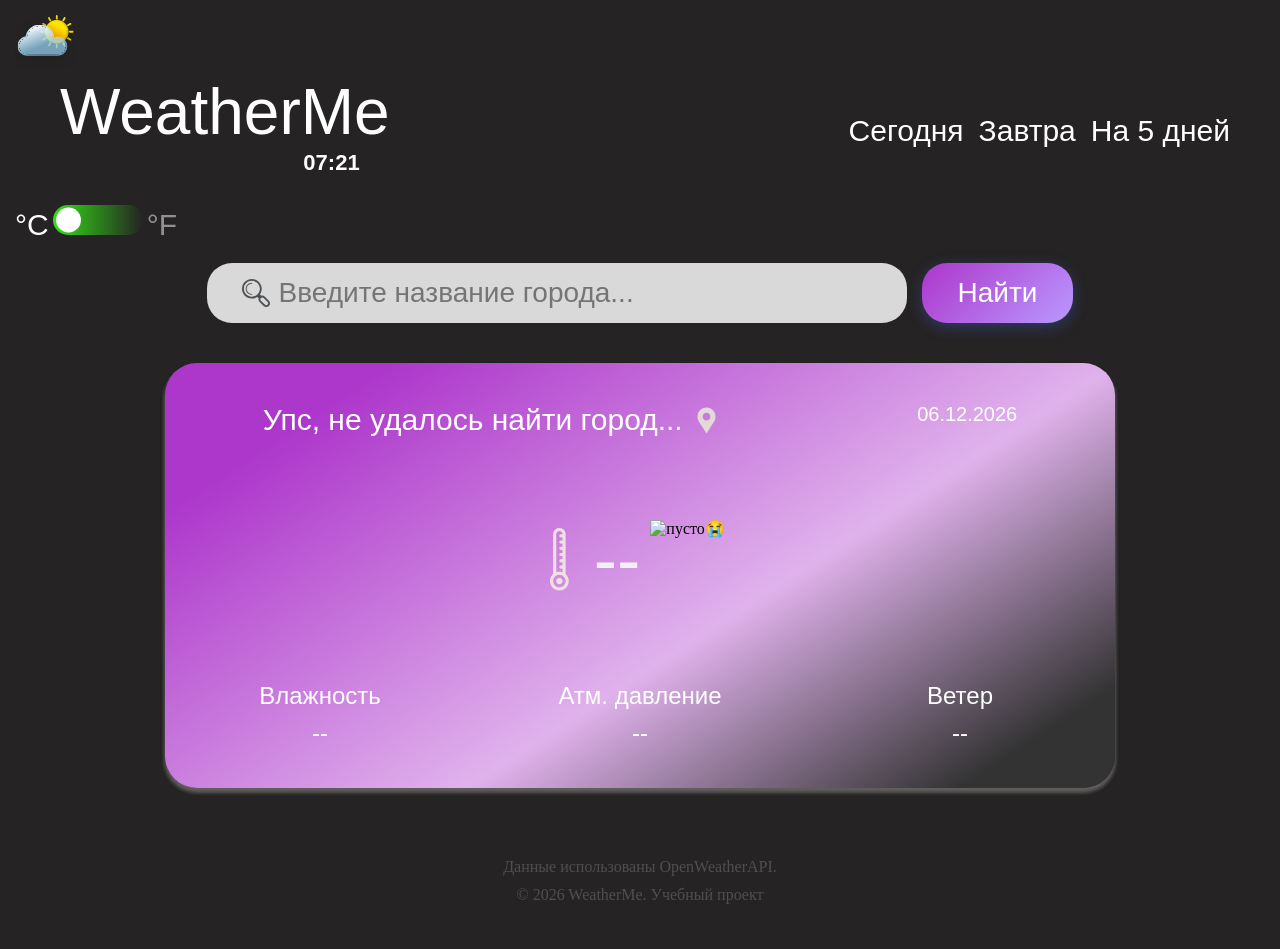
==== commit f8ec9b78: "исправлены недочеты" ====
--- a/index.html
+++ b/index.html
@@ -37,10 +37,14 @@
         <div class="header__nav-right">
           <ul class="header__menu">
             <li class="header__menu-item">
-              <a class="header__menu-link" href="/index.html">Сегодня</a>
+              <a class="header__menu-link" id="todayLink" href="/index.html"
+                >Сегодня</a
+              >
             </li>
             <li class="header__menu-item">
-              <a href="#" class="header__menu-link" id="tomorrow">Завтра</a>
+              <a class="header__menu-link" id="tomorrow" href="/index.html"
+                >Завтра</a
+              >
             </li>
             <li class="header__menu-item">
               <a class="header__menu-link" id="weekLink" href="/week.html"
@@ -54,8 +58,7 @@
     <main>
       <!-- форма поиска -->
       <div class="search">
-        <form>
-          <!-- action="/search" method="GET" onsubmit="performSearch(event)" -->
+        <form id="searchForm">
           <input
             type="search"
             class="search__input"
--- a/Style/style.css
+++ b/Style/style.css
@@ -314,7 +314,7 @@
   flex-direction: column;
   justify-content: space-between;
   align-items: center;
-  font-size: clamp(12px, 2vw, 20px);
+  font-size: clamp(12px, 2vw, 18px);
   padding: 10px 0;
   font-family: "Poppins", sans-serif;
   font-weight: 500;
